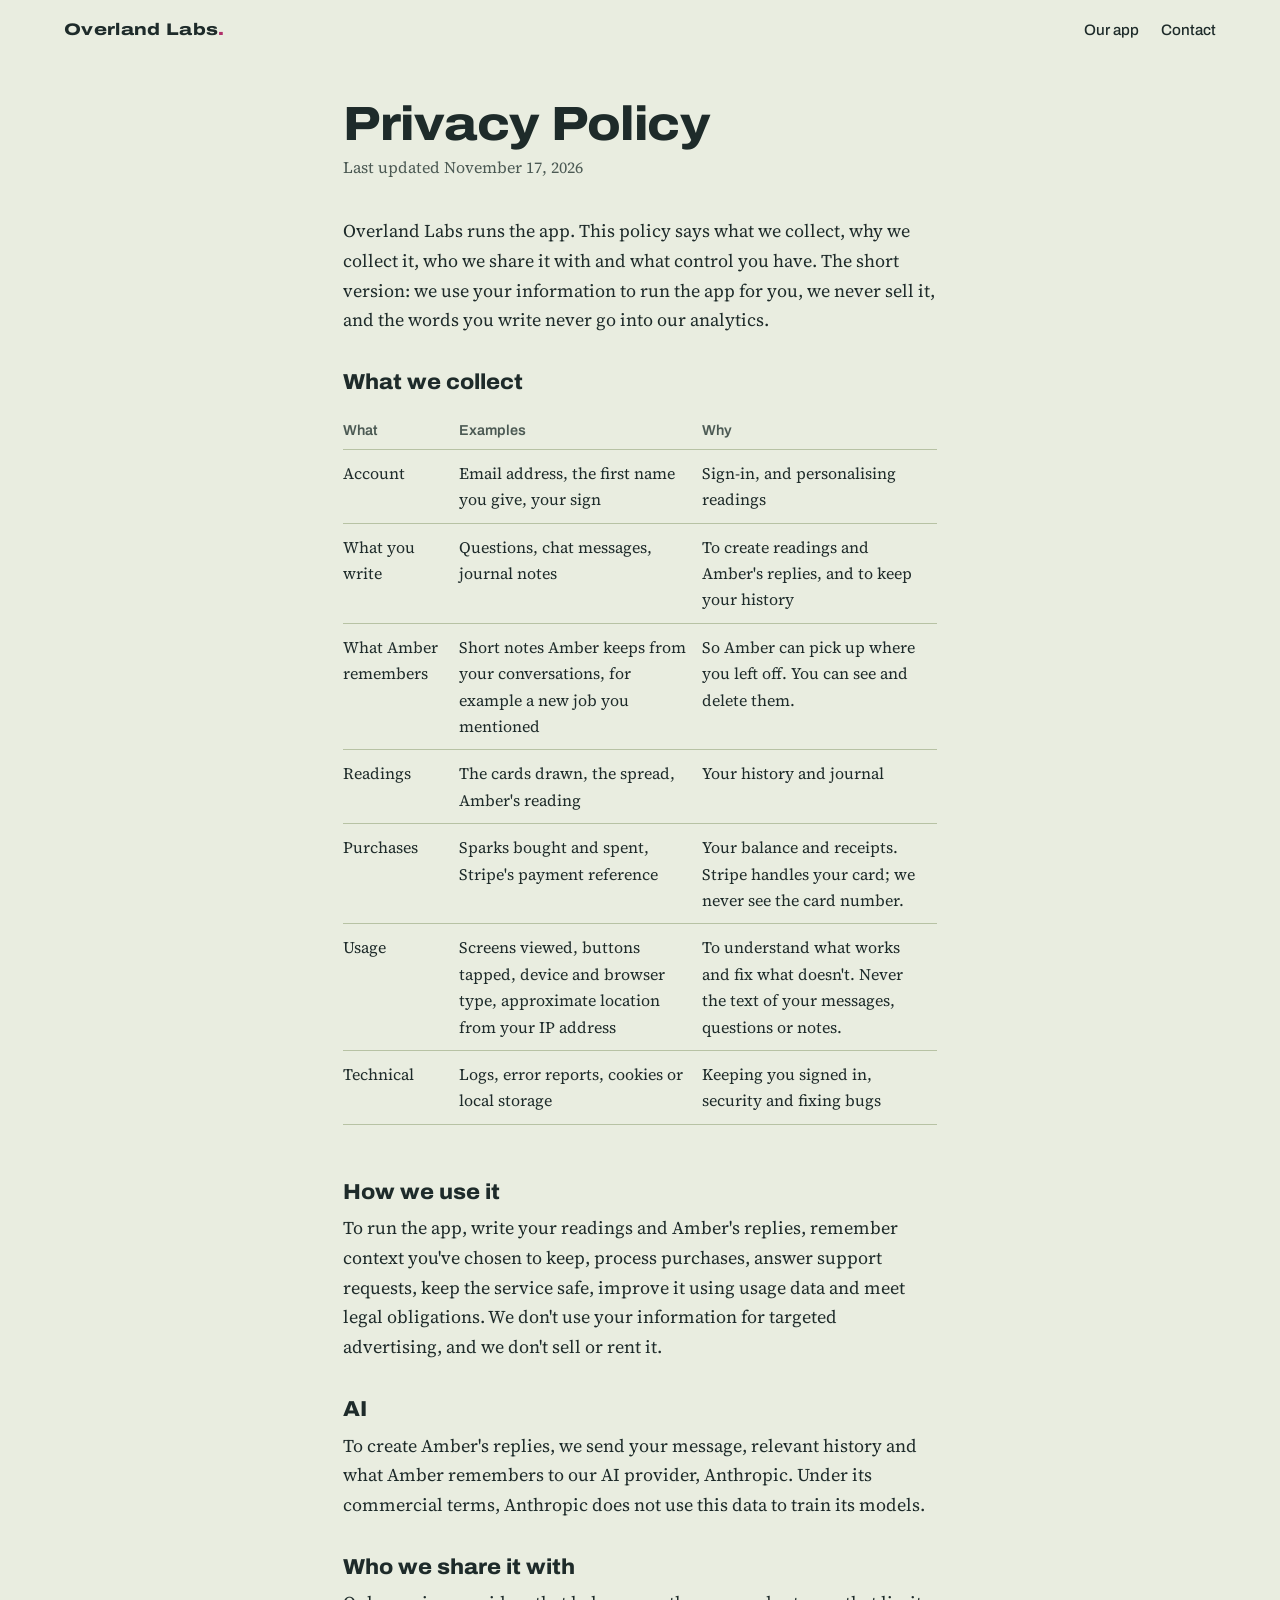
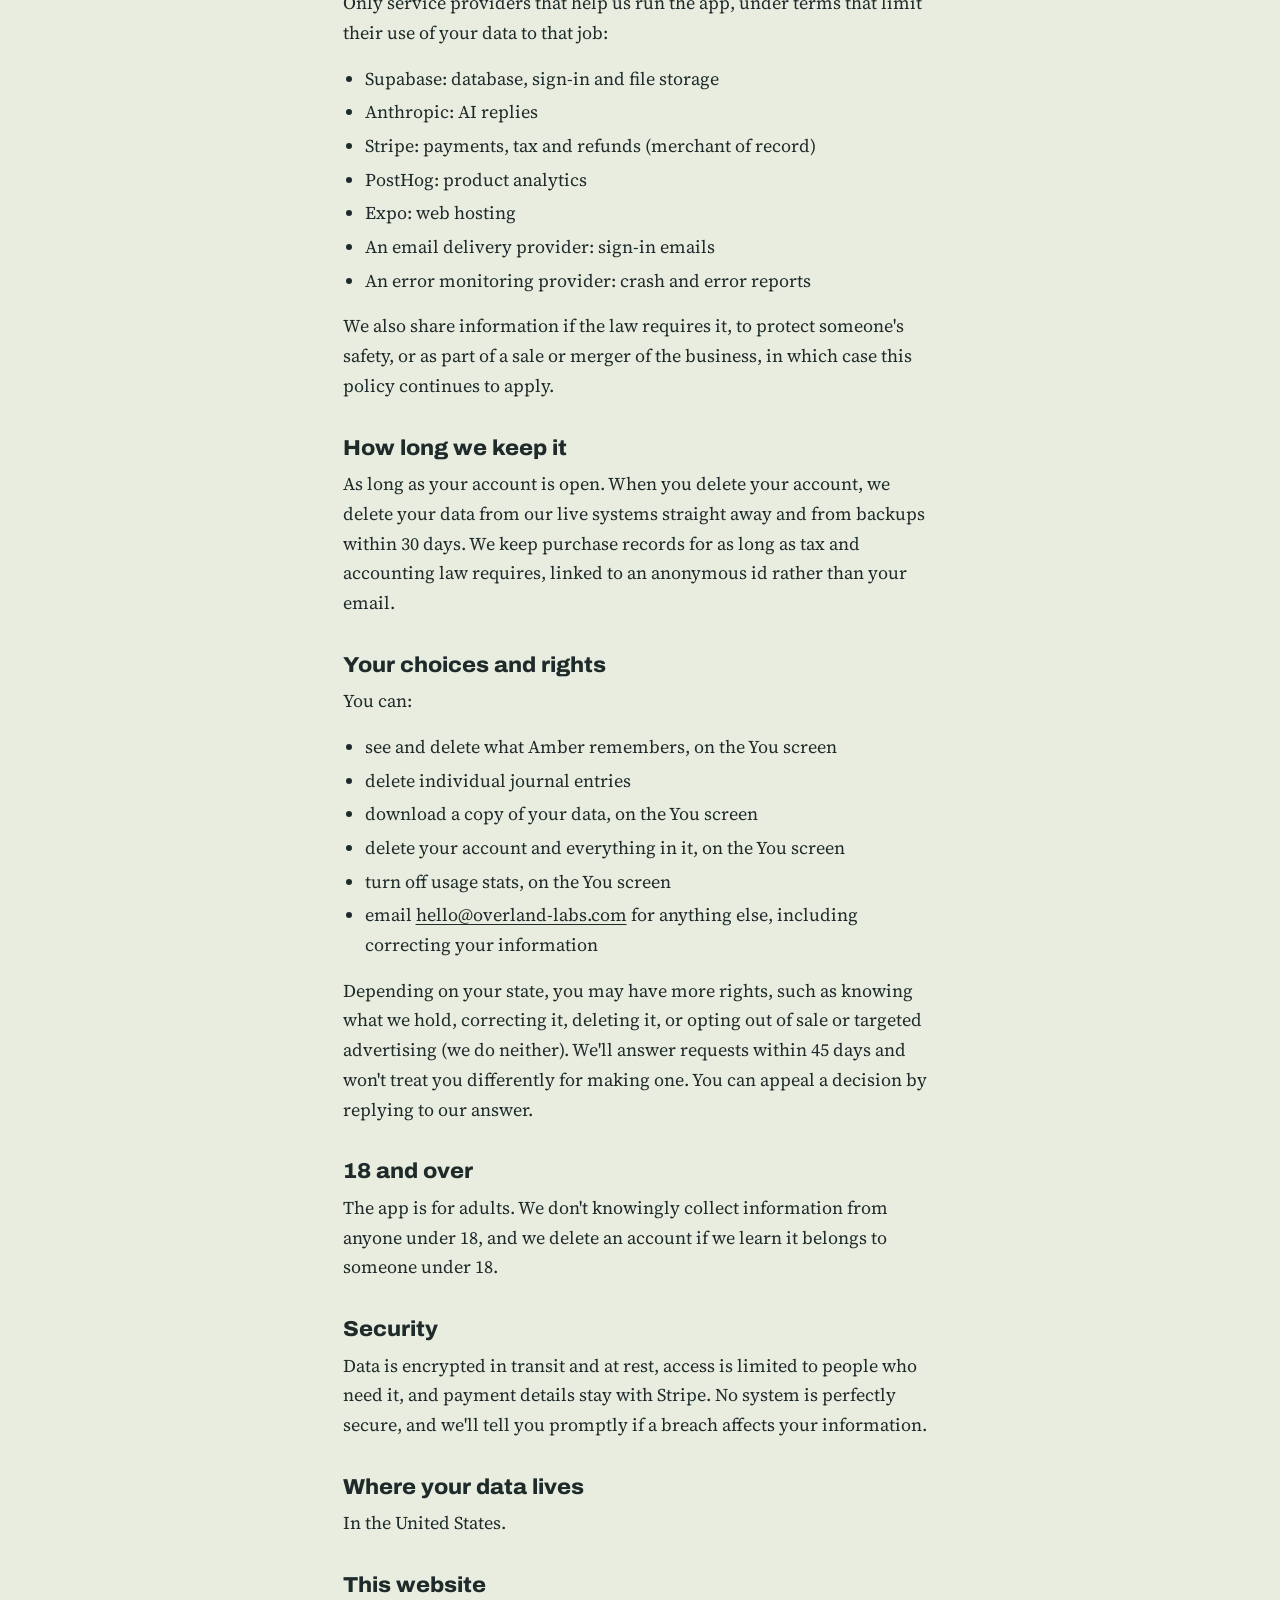
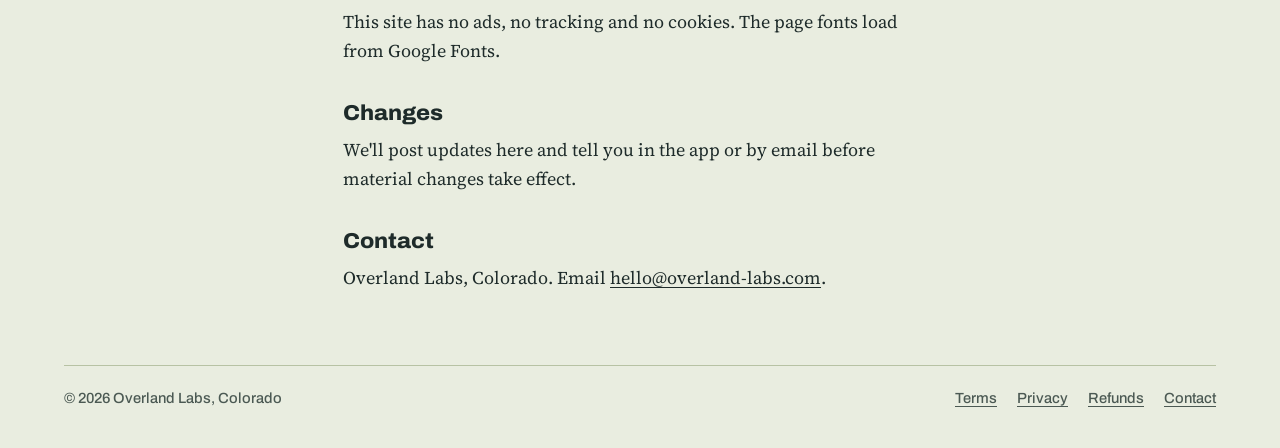
==== privacy.html @ 730a86cd "Overland Labs studio site: home, terms, privacy, refunds A surveyor's-map site for the studio: the h" ====
<!doctype html>
<html lang="en">
<head>
<meta charset="utf-8">
<meta name="viewport" content="width=device-width, initial-scale=1">
<title>Privacy Policy | Overland Labs</title>
<meta name="description" content="How Overland Labs collects, uses and protects your information.">
<meta name="color-scheme" content="light dark">
<link rel="icon" href="favicon.svg" type="image/svg+xml">
<link rel="preconnect" href="https://fonts.googleapis.com">
<link rel="preconnect" href="https://fonts.gstatic.com" crossorigin>
<link href="https://fonts.googleapis.com/css2?family=Archivo:wdth,wght@62..125,400..900&family=Source+Serif+4:opsz,wght@8..60,400;8..60,600&display=swap" rel="stylesheet">
<link rel="stylesheet" href="style.css">
</head>
<body>
<a class="skip" href="#main">Skip to content</a>
<header class="bar">
  <a class="mark" href="/">Overland Labs<span>.</span></a>
  <nav aria-label="Main"><a href="/#amber">Our app</a><a href="/#contact">Contact</a></nav>
</header>
<main id="main" class="doc">
<h1>Privacy Policy</h1>
<p class="updated">Last updated November 17, 2026</p>
<p>Overland Labs runs the app. This policy says what we collect, why we collect it, who we share it with and what control you have. The short version: we use your information to run the app for you, we never sell it, and the words you write never go into our analytics.</p>
<h2>What we collect</h2>
<div class="table-wrap"><table>
<thead><tr><th scope="col">What</th><th scope="col">Examples</th><th scope="col">Why</th></tr></thead>
<tbody>
<tr><td>Account</td><td>Email address, the first name you give, your sign</td><td>Sign-in, and personalising readings</td></tr>
<tr><td>What you write</td><td>Questions, chat messages, journal notes</td><td>To create readings and Amber's replies, and to keep your history</td></tr>
<tr><td>What Amber remembers</td><td>Short notes Amber keeps from your conversations, for example a new job you mentioned</td><td>So Amber can pick up where you left off. You can see and delete them.</td></tr>
<tr><td>Readings</td><td>The cards drawn, the spread, Amber's reading</td><td>Your history and journal</td></tr>
<tr><td>Purchases</td><td>Sparks bought and spent, Stripe's payment reference</td><td>Your balance and receipts. Stripe handles your card; we never see the card number.</td></tr>
<tr><td>Usage</td><td>Screens viewed, buttons tapped, device and browser type, approximate location from your IP address</td><td>To understand what works and fix what doesn't. Never the text of your messages, questions or notes.</td></tr>
<tr><td>Technical</td><td>Logs, error reports, cookies or local storage</td><td>Keeping you signed in, security and fixing bugs</td></tr>
</tbody></table></div>
<h2>How we use it</h2>
<p>To run the app, write your readings and Amber's replies, remember context you've chosen to keep, process purchases, answer support requests, keep the service safe, improve it using usage data and meet legal obligations. We don't use your information for targeted advertising, and we don't sell or rent it.</p>
<h2>AI</h2>
<p>To create Amber's replies, we send your message, relevant history and what Amber remembers to our AI provider, Anthropic. Under its commercial terms, Anthropic does not use this data to train its models.</p>
<h2>Who we share it with</h2>
<p>Only service providers that help us run the app, under terms that limit their use of your data to that job:</p>
<ul>
<li>Supabase: database, sign-in and file storage</li>
<li>Anthropic: AI replies</li>
<li>Stripe: payments, tax and refunds (merchant of record)</li>
<li>PostHog: product analytics</li>
<li>Expo: web hosting</li>
<li>An email delivery provider: sign-in emails</li>
<li>An error monitoring provider: crash and error reports</li>
</ul>
<p>We also share information if the law requires it, to protect someone's safety, or as part of a sale or merger of the business, in which case this policy continues to apply.</p>
<h2>How long we keep it</h2>
<p>As long as your account is open. When you delete your account, we delete your data from our live systems straight away and from backups within 30 days. We keep purchase records for as long as tax and accounting law requires, linked to an anonymous id rather than your email.</p>
<h2>Your choices and rights</h2>
<p>You can:</p>
<ul>
<li>see and delete what Amber remembers, on the You screen</li>
<li>delete individual journal entries</li>
<li>download a copy of your data, on the You screen</li>
<li>delete your account and everything in it, on the You screen</li>
<li>turn off usage stats, on the You screen</li>
<li>email <a href="mailto:hello@overland-labs.com">hello@overland-labs.com</a> for anything else, including correcting your information</li>
</ul>
<p>Depending on your state, you may have more rights, such as knowing what we hold, correcting it, deleting it, or opting out of sale or targeted advertising (we do neither). We'll answer requests within 45 days and won't treat you differently for making one. You can appeal a decision by replying to our answer.</p>
<h2>18 and over</h2>
<p>The app is for adults. We don't knowingly collect information from anyone under 18, and we delete an account if we learn it belongs to someone under 18.</p>
<h2>Security</h2>
<p>Data is encrypted in transit and at rest, access is limited to people who need it, and payment details stay with Stripe. No system is perfectly secure, and we'll tell you promptly if a breach affects your information.</p>
<h2>Where your data lives</h2>
<p>In the United States.</p>
<h2>This website</h2>
<p>This site has no ads, no tracking and no cookies. The page fonts load from Google Fonts.</p>
<h2>Changes</h2>
<p>We'll post updates here and tell you in the app or by email before material changes take effect.</p>
<h2>Contact</h2>
<p>Overland Labs, Colorado. Email <a href="mailto:hello@overland-labs.com">hello@overland-labs.com</a>.</p>
</main>
<footer>
  <span>© 2026 Overland Labs, Colorado</span>
  <nav aria-label="Legal"><a href="terms.html">Terms</a><a href="privacy.html">Privacy</a><a href="refunds.html">Refunds</a><a href="mailto:hello@overland-labs.com">Contact</a></nav>
</footer>
</body>
</html>
---- style.css ----
/* Overland Labs: a surveyor's field map. One bold thing (the route), everything else quiet. */
:root {
  --paper: #e9ede0;
  --paper-deep: #dde3d0;
  --ink: #1e2b2a;
  --ink-soft: #4b5953;
  --rule: #b7c2a4;
  --route: #b0306a;
  --water: #2d6a8e;
  --focus: #2d6a8e;
  --display: "Archivo", "Helvetica Neue", Arial, sans-serif;
  --text: "Source Serif 4", Georgia, "Times New Roman", serif;
  --measure: 66ch;
}
@media (prefers-color-scheme: dark) {
  :root:not([data-theme="light"]) {
    --paper: #18211f;
    --paper-deep: #202b28;
    --ink: #e6ebdd;
    --ink-soft: #a9b5a6;
    --rule: #3a4a43;
    --route: #e2669c;
    --water: #7fb4d6;
    --focus: #7fb4d6;
  }
}
:root[data-theme="dark"] {
  --paper: #18211f; --paper-deep: #202b28; --ink: #e6ebdd; --ink-soft: #a9b5a6;
  --rule: #3a4a43; --route: #e2669c; --water: #7fb4d6; --focus: #7fb4d6;
}

* { box-sizing: border-box; }
html { -webkit-text-size-adjust: 100%; }
body {
  margin: 0;
  background: var(--paper);
  color: var(--ink);
  font: 400 1.125rem/1.65 var(--text);
  font-optical-sizing: auto;
}
a { color: inherit; text-decoration-thickness: 1px; text-underline-offset: 3px; }
a:hover { color: var(--route); }
:focus-visible { outline: 3px solid var(--focus); outline-offset: 3px; border-radius: 2px; }
.skip { position: absolute; left: -999px; }
.skip:focus { left: 16px; top: 16px; background: var(--paper); padding: 8px 12px; z-index: 10; }

/* Header */
.bar {
  display: flex; align-items: baseline; justify-content: space-between; gap: 24px;
  max-width: 1200px; margin: 0 auto; padding: 22px 24px;
}
.mark {
  font: 800 1.05rem/1 var(--display); font-stretch: 125%; letter-spacing: .02em;
  text-decoration: none;
}
.mark span { color: var(--route); }
.bar nav { display: flex; gap: 22px; font: 500 .95rem/1 var(--display); }
.bar nav a { text-decoration: none; }
.bar nav a:hover { text-decoration: underline; }

/* Hero: the field map */
.hero { position: relative; max-width: 1200px; margin: 0 auto; padding: 0 24px; }
.map {
  position: relative; margin: 0; aspect-ratio: 16 / 9;
  border-radius: 6px; overflow: hidden; background: var(--paper-deep);
  box-shadow: inset 0 0 0 1px var(--rule);
}
.map img, .map svg { position: absolute; inset: 0; width: 100%; height: 100%; }
@media (prefers-color-scheme: dark) { :root:not([data-theme="light"]) .map img { opacity: .28; } }
:root[data-theme="dark"] .map img { opacity: .28; }
.route { fill: none; stroke: var(--route); stroke-width: 5; stroke-linecap: round; stroke-linejoin: round; }
.route.ahead { stroke-width: 4; stroke-dasharray: 2 14; opacity: .75; }
.stop { fill: var(--paper); stroke: var(--route); stroke-width: 4; }
.stop.here { fill: var(--route); }
.stop-n { font: 800 22px/1 var(--display); fill: var(--paper); text-anchor: middle; dominant-baseline: central; }
.stop-n.out { fill: var(--route); }
.grid-tick { stroke: var(--ink-soft); stroke-width: 1; opacity: .35; }
.coord { font: 500 15px/1 var(--display); fill: var(--ink-soft); opacity: .7; }

.hero-copy {
  position: absolute; z-index: 2; left: 56px; top: 48px; max-width: 33rem;
  background: color-mix(in srgb, var(--paper) 88%, transparent);
  padding: 28px 30px 26px; border-radius: 6px;
  box-shadow: inset 0 0 0 1px var(--rule);
}
h1 {
  font: 800 clamp(2.2rem, 4.6vw, 3.9rem)/0.98 var(--display); font-stretch: 112%;
  letter-spacing: -.01em; margin: 0 0 16px; text-wrap: balance;
}
.lede { margin: 0; font-size: 1.15rem; color: var(--ink-soft); text-wrap: pretty; }

@media (prefers-reduced-motion: no-preference) {
  .draw { stroke-dasharray: var(--len); stroke-dashoffset: var(--len); animation: draw 2.4s .3s cubic-bezier(.6,.05,.3,1) forwards; }
  .after { opacity: 0; animation: fade .6s 2.6s forwards; }
  @keyframes draw { to { stroke-dashoffset: 0; } }
  @keyframes fade { to { opacity: 1; } }
}

/* The route legend under the map: a real sequence, so it is numbered */
.legend {
  list-style: none; margin: 18px 0 0; padding: 0;
  display: grid; grid-template-columns: repeat(3, 1fr); gap: 8px 28px;
  font-size: 1rem; color: var(--ink-soft);
}
.legend li { display: grid; grid-template-columns: 34px 1fr; align-items: start; }
.legend .n {
  width: 26px; height: 26px; border-radius: 50%; display: grid; place-items: center;
  font: 800 .8rem/1 var(--display); border: 2px solid var(--route); color: var(--route);
}
.legend li:nth-child(2) .n { background: var(--route); color: var(--paper); }
.legend b { color: var(--ink); font-weight: 600; }

/* Sections */
main section { max-width: 1200px; margin: 0 auto; padding: 84px 24px 0; }
.split { display: grid; grid-template-columns: minmax(0, 5fr) minmax(0, 6fr); gap: 56px; align-items: start; }
h2 {
  font: 800 clamp(1.7rem, 3vw, 2.4rem)/1.05 var(--display); font-stretch: 112%;
  margin: 0 0 18px; text-wrap: balance;
}
h3 { font: 700 1.25rem/1.2 var(--display); font-stretch: 105%; margin: 0 0 8px; }
p { margin: 0 0 16px; max-width: var(--measure); }
.facts { padding: 0; margin: 18px 0 0; list-style: none; }
.facts li { padding: 10px 0; border-top: 1px solid var(--rule); }
.facts li:last-child { border-bottom: 1px solid var(--rule); }

.prices { width: 100%; border-collapse: collapse; margin: 6px 0 14px; font-variant-numeric: tabular-nums; }
.prices th, .prices td { text-align: left; padding: 14px 0; border-bottom: 1px solid var(--rule); }
.prices thead th { font: 600 .9rem/1 var(--display); color: var(--ink-soft); padding-top: 0; }
.prices td:nth-child(2), .prices td:nth-child(3), .prices th:nth-child(2), .prices th:nth-child(3) { text-align: right; }
.prices td:first-child { font: 700 1.1rem/1 var(--display); }
.small { font-size: .95rem; color: var(--ink-soft); }

.contact { padding-bottom: 24px; }
.email {
  display: inline-block; font: 800 clamp(1.5rem, 4.2vw, 3rem)/1.1 var(--display); font-stretch: 118%;
  color: var(--route); text-decoration: none; overflow-wrap: anywhere;
}
.email:hover { text-decoration: underline; text-decoration-thickness: 3px; }

footer {
  max-width: 1152px; width: calc(100% - 48px); margin: 72px auto 0; padding: 22px 0 40px;
  border-top: 1px solid var(--rule);
  display: flex; flex-wrap: wrap; justify-content: space-between; gap: 12px 24px;
  font: 500 .92rem/1.4 var(--display); color: var(--ink-soft);
}
footer nav { display: flex; gap: 20px; flex-wrap: wrap; }

/* Legal pages */
.doc { max-width: calc(var(--measure) + 48px); margin: 0 auto; padding: 40px 24px 0; }
.doc h1 { font-size: clamp(2rem, 5vw, 3rem); margin-bottom: 6px; }
.doc .updated { color: var(--ink-soft); font-size: 1rem; margin-bottom: 36px; }
.doc h2 { font-size: 1.35rem; font-stretch: 105%; margin: 36px 0 10px; }
.doc ul { padding-left: 1.2em; margin: 0 0 16px; max-width: var(--measure); }
.doc li { margin: 4px 0; }
.doc table { width: 100%; border-collapse: collapse; margin: 8px 0 20px; font-size: 1rem; }
.doc th, .doc td { text-align: left; vertical-align: top; padding: 10px 12px 10px 0; border-bottom: 1px solid var(--rule); }
.doc th { font: 600 .9rem/1.2 var(--display); color: var(--ink-soft); }
.doc .table-wrap { overflow-x: auto; }

@media (max-width: 860px) {
  .hero-copy { position: static; max-width: none; margin: 0 0 18px; padding: 0; background: none; box-shadow: none; }
  .legend { grid-template-columns: 1fr; }
  .split { grid-template-columns: 1fr; gap: 28px; }
  main section { padding-top: 64px; }
}
@media (max-width: 480px) {
  .bar { padding: 18px 16px; }
  .hero, main section, .doc { padding-left: 16px; padding-right: 16px; }
  footer { width: calc(100% - 32px); }
  .bar nav { gap: 14px; }
  .coord { display: none; }
}
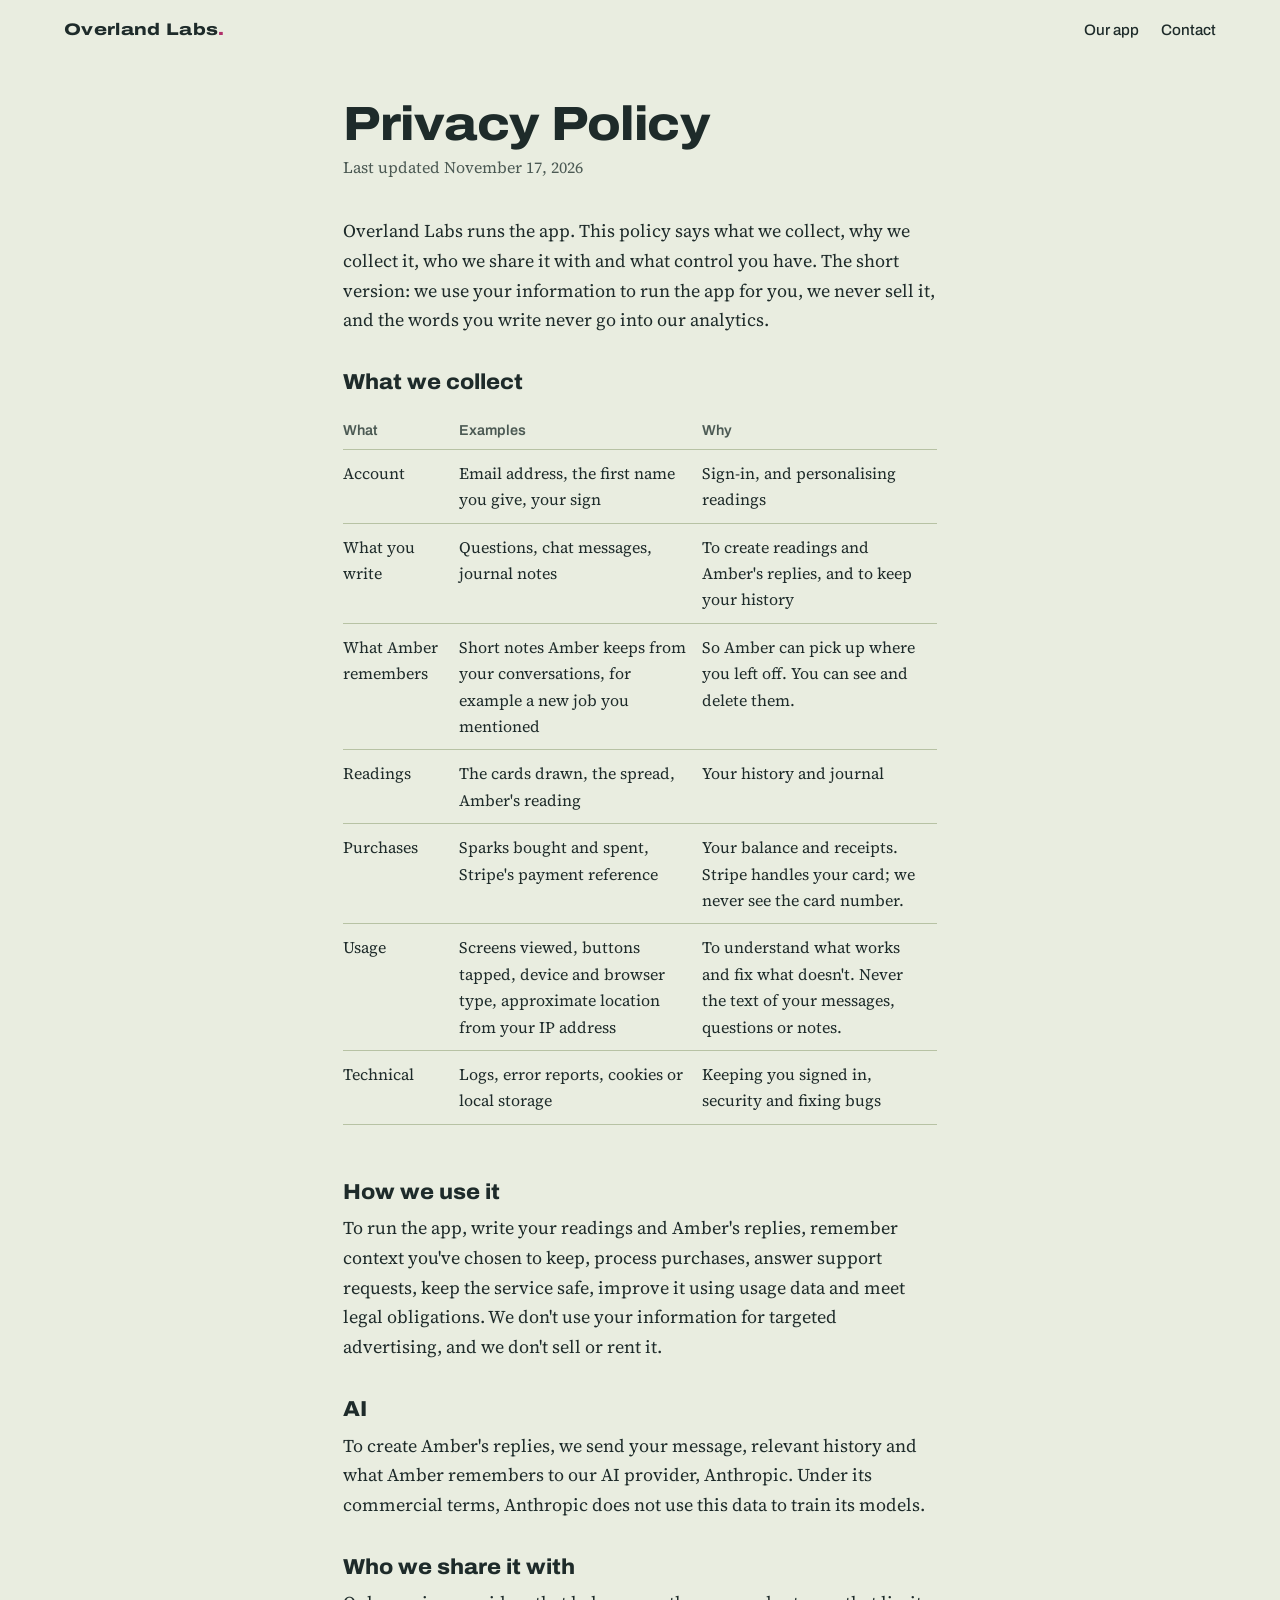
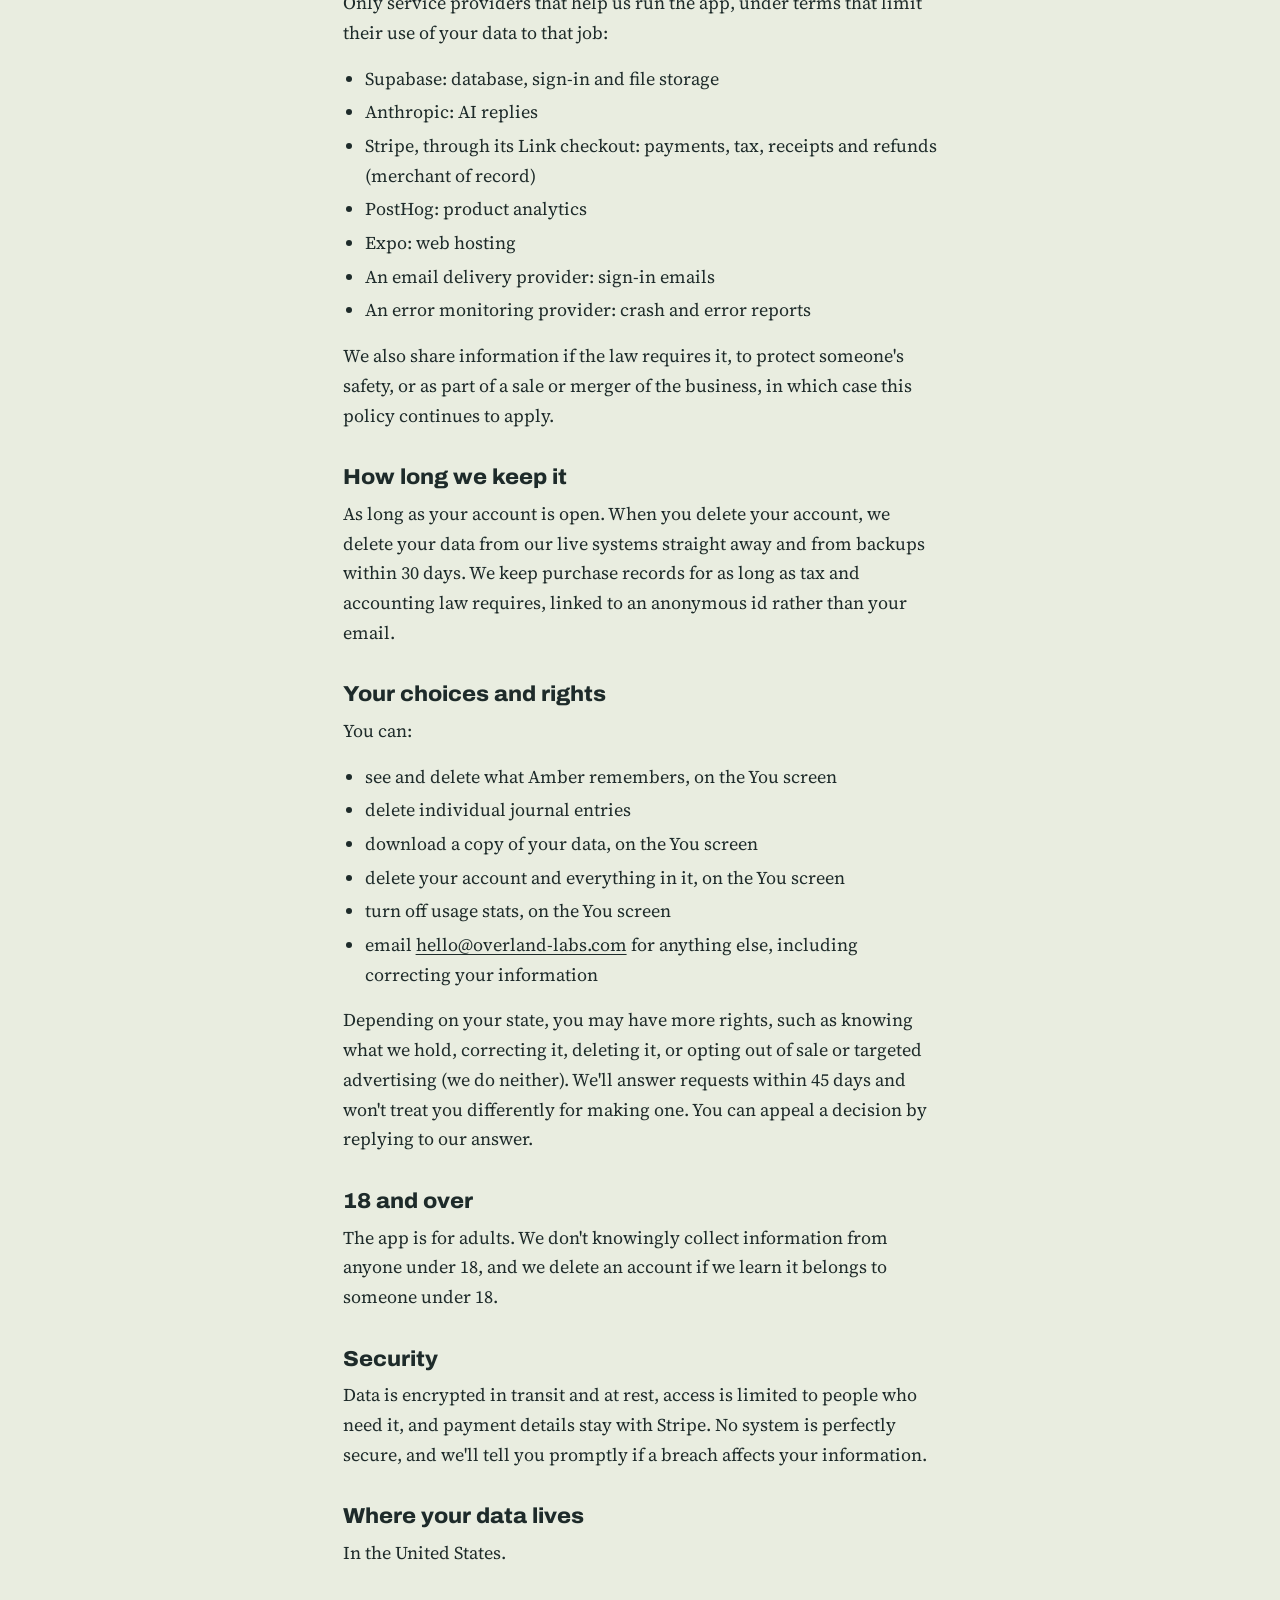
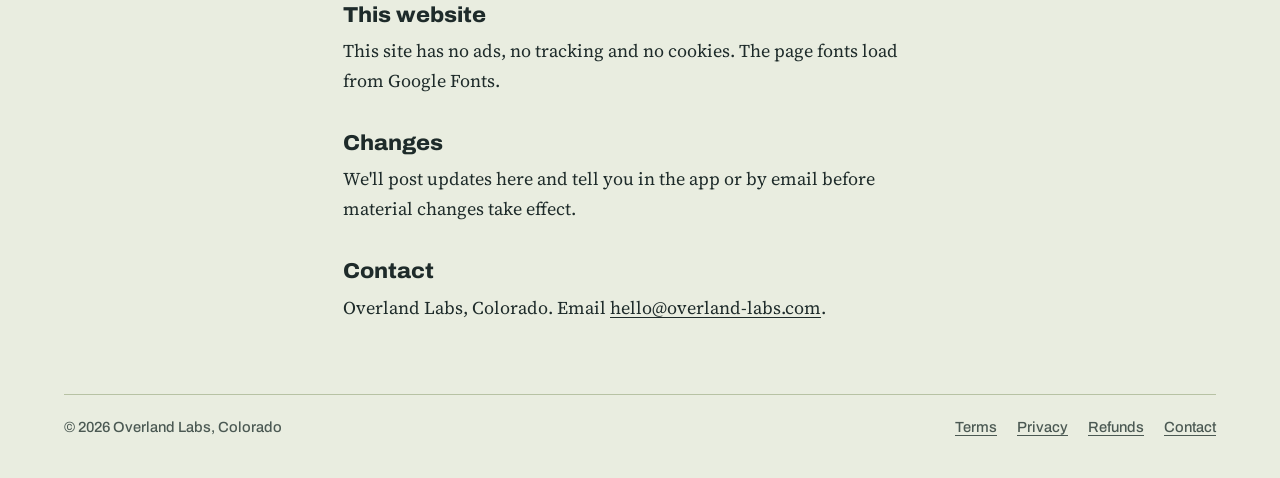
==== commit f97d14c7: "Name Link as the seller: Managed Payments checkouts and statements show Link Stripe's Managed Paymen" ====
--- a/privacy.html
+++ b/privacy.html
@@ -43,7 +43,7 @@
 <ul>
 <li>Supabase: database, sign-in and file storage</li>
 <li>Anthropic: AI replies</li>
-<li>Stripe: payments, tax and refunds (merchant of record)</li>
+<li>Stripe, through its Link checkout: payments, tax, receipts and refunds (merchant of record)</li>
 <li>PostHog: product analytics</li>
 <li>Expo: web hosting</li>
 <li>An email delivery provider: sign-in emails</li>
